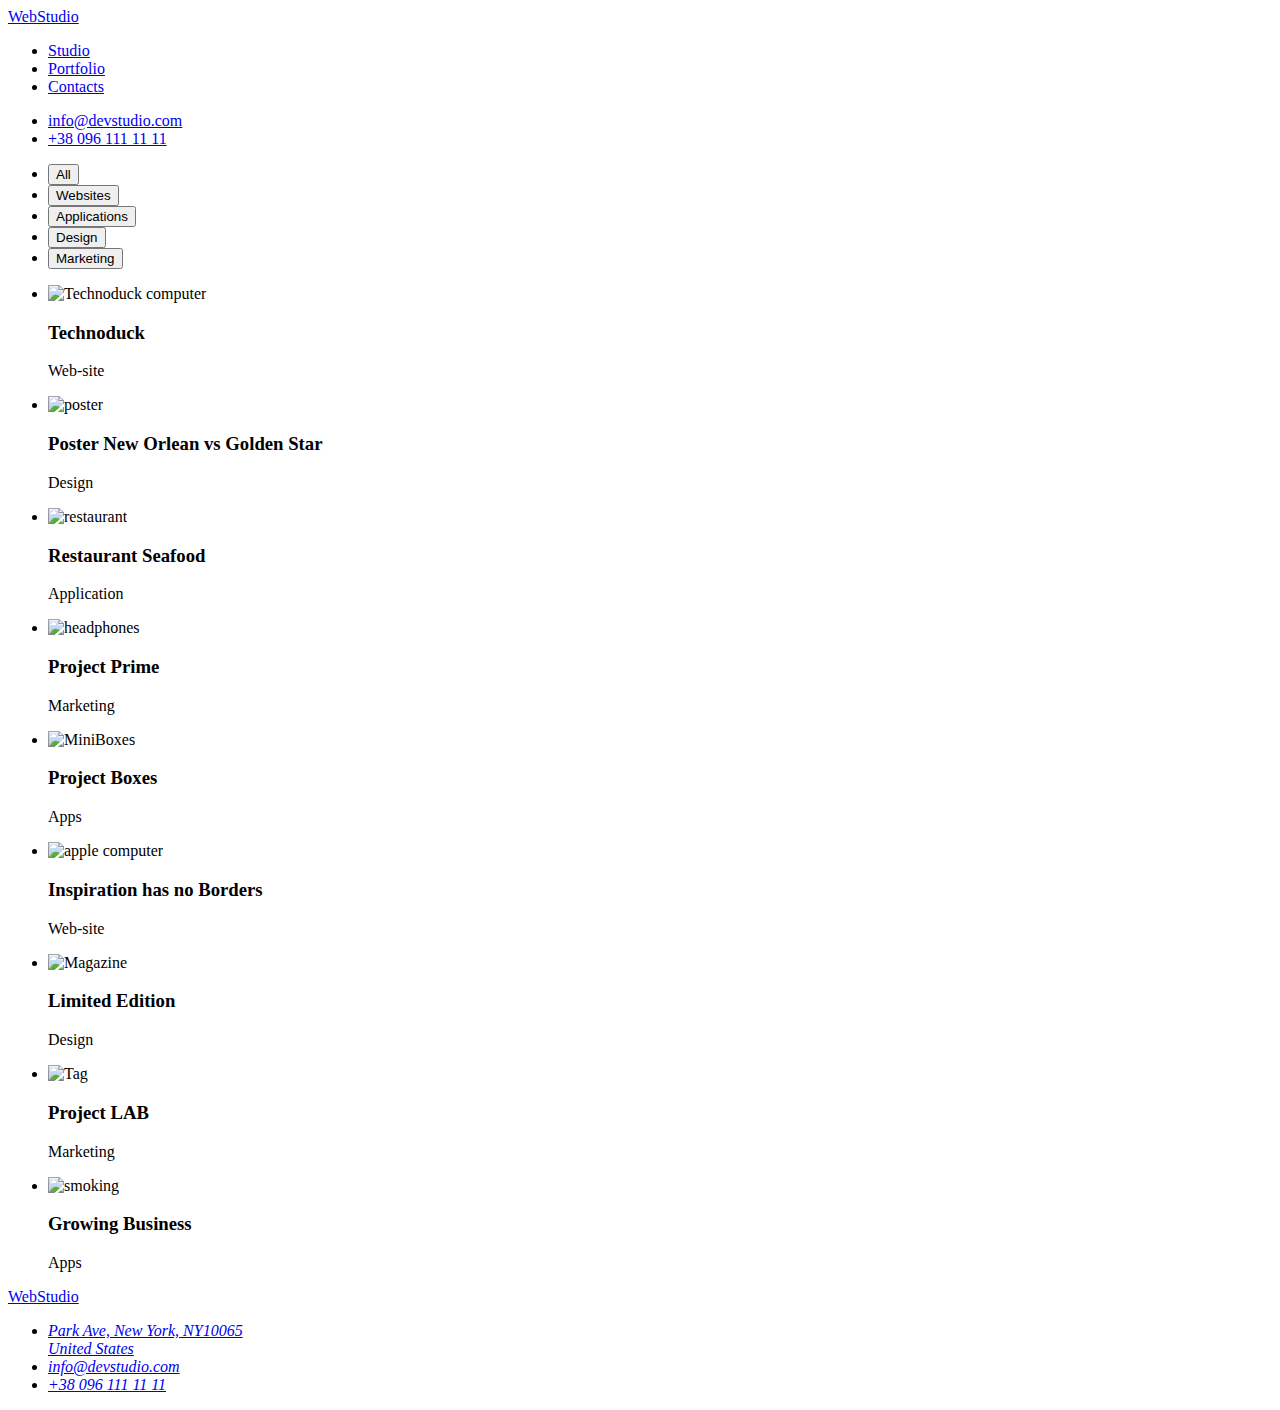
==== portfolio.html @ 86a5ef3c "tarea 3" ====
<!DOCTYPE html>
<html lang="en">
  <head>
    <meta charset="UTF-8" />
    <meta http-equiv="X-UA-Compatible" content="IE=edge" />
    <meta name="viewport" content="width=device-width, initial-scale=1.0" />
    <title>Portfolio</title>
    <link rel="preconnect" href="https://fonts.googleapis.com" />
    <link rel="preconnect" href="https://fonts.gstatic.com" crossorigin />
    <link
      href="https://fonts.googleapis.com/css2?family=Raleway:wght@700&family=Roboto:wght@400;500;700;900&display=swap"
      rel="stylesheet"
    />
    <link rel="stylesheet" href="./css/style.css" />
  </head>
  <body>
    <!-- header -->
    <header class="header">
      <div class="container header-container">
        <nav class="header-nav">
          <a href="index.html" class="logotype link">
            <span class="second-page">WebStudio</span></a
          >
          <ul class="menu-list list">
            <li class="menu-item">
              <a class="menu-link link" href=" index.html">Studio</a>
            </li>
            <li class="menu-item">
              <a class="menu-link link current" href="portfolio.html"
                >Portfolio</a
              >
            </li>
            <li class="menu-item">
              <a class="menu-link link" href="contacts.html">Contacts</a>
            </li>
          </ul>
        </nav>
        <div class="header-conect">
          <ul class="menu-list list">
            <li class="menu-item">
              <a
                class="menu-link menu-link-color-email link"
                href="mailto:info@devstudio.com"
                >info@devstudio.com</a
              >
            </li>
            <li class="menu.item">
              <a class="menu-link menu-link-color link" href="tel:+380961111111"
                >+38 096 111 11 11</a
              >
            </li>
          </ul>
        </div>
      </div>
    </header>
    <!-- end of header -->
    <main>
      <!-- section buttons -->
      <section class="projects">
        <div class="container section-container">
          <ul class="project-buttons list">
            <li class="project-btn">
              <button class="button pointer button-light" type="button">
                All
              </button>
            </li>
            <li class="project-btn">
              <button class="button pointer button-light" type="button">
                Websites
              </button>
            </li>
            <li class="project-btn">
              <button class="button pointer button-light" type="button">
                Applications
              </button>
            </li>
            <li class="project-btn">
              <button class="button pointer button-light" type="button">
                Design
              </button>
            </li>
            <li class="project-btn">
              <button class="button pointer button-light" type="button">
                Marketing
              </button>
            </li>
          </ul>
          <!-- start of section pictures -->
          <ul class="projects-list list">
            <li class="projects-items">
              <img
                class="projects-img"
                src="./images/P1.jpg"
                width="370"
                alt="Technoduck computer"
              />
              <div class="projects-items-description">
                <h3 class="project-title">Technoduck</h3>
                <p class="project-text">Web-site</p>
              </div>
            </li>
            <li class="projects-items">
              <img
                class="projects-img"
                src="./images/P2.jpg"
                width="370"
                alt="poster"
              />
              <div class="projects-items-description">
                <h3 class="project-title">Poster New Orlean vs Golden Star</h3>
                <p class="project-text">Design</p>
              </div>
            </li>
            <li class="projects-items">
              <img
                class="projects-img"
                src="./images/P3.jpg"
                width="370"
                alt="restaurant"
              />
              <div class="projects-items-description">
                <h3 class="project-title">Restaurant Seafood</h3>
                <p class="project-text">Application</p>
              </div>
            </li>
            <li class="projects-items">
              <img
                class="projects-img"
                src="./images/P4.jpg"
                width="370"
                alt="headphones"
              />
              <div class="projects-items-description">
                <h3 class="project-title">Project Prime</h3>
                <p class="project-text">Marketing</p>
              </div>
            </li>
            <li class="projects-items">
              <img
                class="projects-img"
                src="./images/P5.jpg"
                width="370"
                alt="MiniBoxes"
              />
              <div class="projects-items-description">
                <h3 class="project-title">Project Boxes</h3>
                <p class="project-text">Apps</p>
              </div>
            </li>
            <li class="projects-items">
              <img
                class="projects-img"
                src="./images/P6.jpg"
                width="370"
                alt="apple computer"
              />
              <div class="projects-items-description">
                <h3 class="project-title">Inspiration has no Borders</h3>
                <p class="project-text">Web-site</p>
              </div>
            </li>
            <li class="projects-items">
              <img
                class="projects-img"
                src="./images/P7.jpg"
                width="370"
                alt="Magazine"
              />
              <div class="projects-items-description">
                <h3 class="project-title">Limited Edition</h3>
                <p class="project-text">Design</p>
              </div>
            </li>
            <li class="projects-items">
              <img
                class="projects-img"
                src="./images/P8.jpg"
                width="370"
                alt="Tag"
              />
              <div class="projects-items-description">
                <h3 class="project-title">Project LAB</h3>
                <p class="project-text">Marketing</p>
              </div>
            </li>
            <li class="projects-items">
              <img
                class="projects-img"
                src="./images/P9.jpg"
                width="370"
                alt="smoking"
              />
              <div class="projects-items-description">
                <h3 class="project-title">Growing Business</h3>
                <p class="project-text">Apps</p>
              </div>
            </li>
          </ul>
        </div>
      </section>
      <!-- end of section pictures -->
    </main>
    <!-- footer -->
    <footer class="footer">
      <div class="container">
        <a href="index.html" class="logotype link">
          <span class="third-page">WebStudio</span>
        </a>
        <address class="footer-address">
          <ul class="footer-list list">
            <li class="footer-item">
              <a class="footer-link link" href="/"
                >Park Ave, New York, NY10065 <br />United States</a
              >
            </li>
            <li class="footer-item">
              <a
                class="footer-second-link link"
                href="mailto:info@devstudio.com"
                >info@devstudio.com</a
              >
            </li>
            <li class="footer-item">
              <a class="footer-second-link link" href="tel:+380961111111"
                >+38 096 111 11 11</a
              >
            </li>
          </ul>
        </address>
      </div>
    </footer>
  </body>
</html>
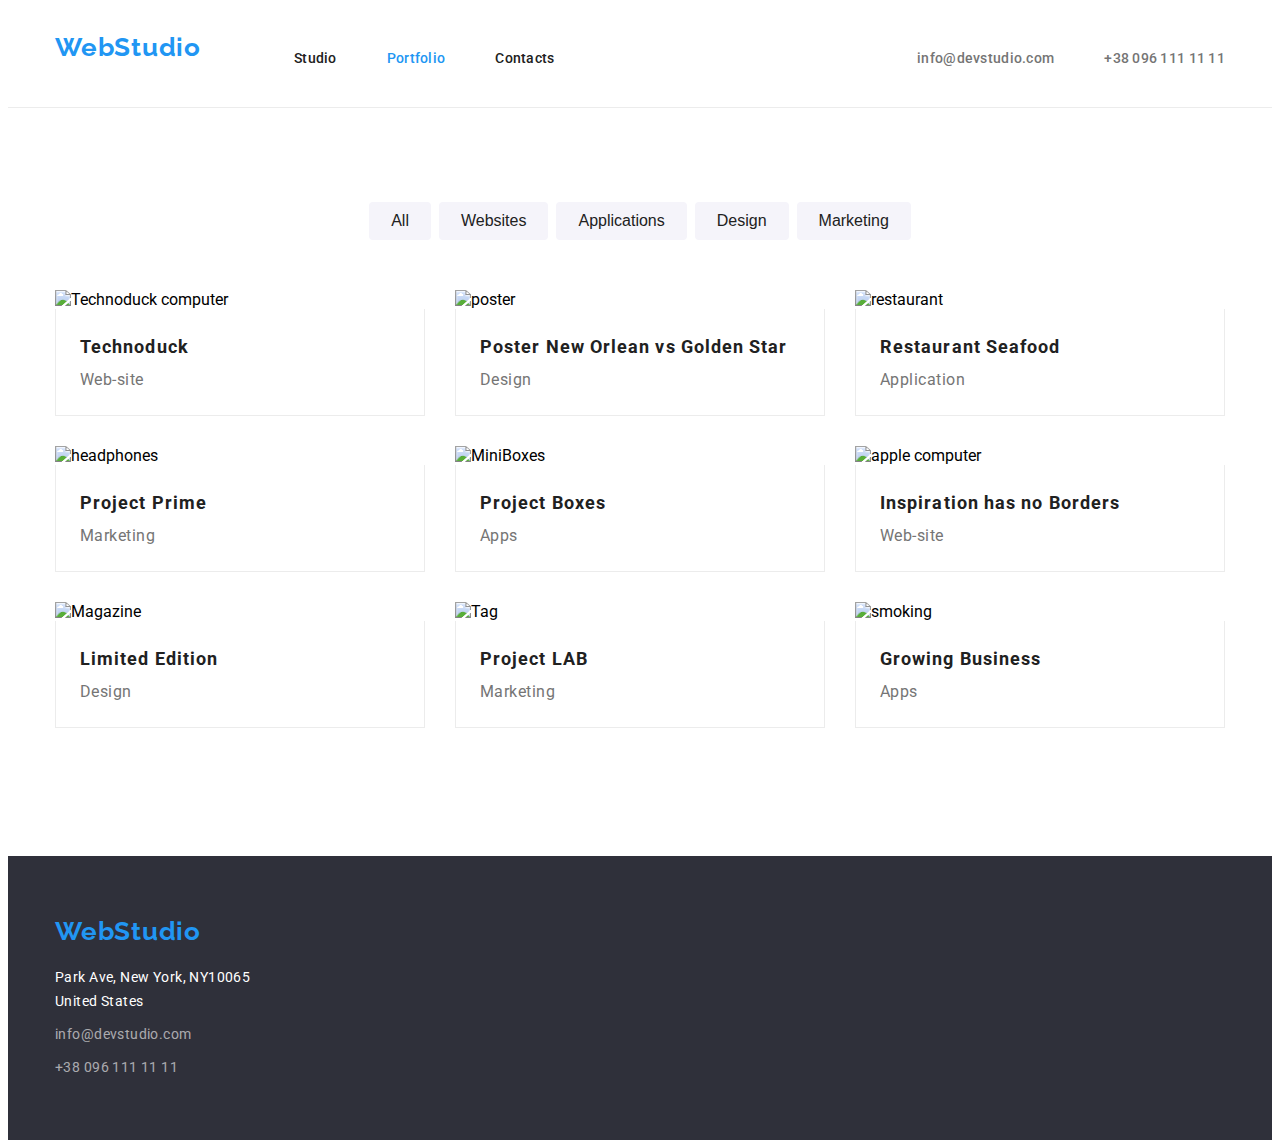
==== commit 7645fa25: "Update portfolio.html" ====
--- a/portfolio.html
+++ b/portfolio.html
@@ -1,6 +1,13 @@
 <!DOCTYPE html>
 <html lang="en">
   <head>
+    <link
+      rel="stylesheet"
+      href="https://cdnjs.cloudflare.com/ajax/libs/modern-normalize/1.1.0/modern-normalize.min.css"
+      integrity="sha512-wpPYUAdjBVSE4KJnH1VR1HeZfpl1ub8YT/NKx4PuQ5NmX2tKuGu6U/JRp5y+Y8XG2tV+wKQpNHVUX03MfMFn9Q=="
+      crossorigin="anonymous"
+      referrerpolicy="no-referrer"
+    />
     <meta charset="UTF-8" />
     <meta http-equiv="X-UA-Compatible" content="IE=edge" />
     <meta name="viewport" content="width=device-width, initial-scale=1.0" />
--- a/css/style.css
+++ b/css/style.css
@@ -0,0 +1,402 @@
+:root {
+  --header-color: #ffffff;
+  --primary-text-color: #212121;
+  --second-text-color: #757575;
+  --accent-color: #2196f3;
+  --third-color: #000000;
+  --button-color: #f5f4fa;
+}
+* {
+  box-sizing: border-box;
+}
+
+p,
+h1,
+h2,
+h3,
+h4,
+h5,
+h6 {
+  margin: 0;
+}
+
+ul {
+  margin: 0;
+  padding: 0;
+}
+
+img {
+  display: block;
+}
+
+body {
+  font-family: "Roboto", sans-serif;
+}
+
+.container {
+  width: 1200px;
+  padding-left: 15px;
+  padding-right: 15px;
+  margin: 0 auto;
+}
+
+.list {
+  list-style: none;
+}
+
+.link {
+  text-decoration: none;
+}
+
+.web {
+  color: var(--accent-color);
+}
+
+.second-page,
+.third-page {
+  color: #2196f3;
+}
+
+.pointer {
+  cursor: pointer;
+}
+
+/* --- header --- */
+
+header {
+  padding-top: 24px;
+  padding-bottom: 25px;
+  border-bottom: 1px solid #ececec;
+}
+
+.header-nav {
+  display: flex;
+  align-items: center;
+}
+
+.logotype {
+  font-family: "Raleway";
+  font-size: 26px;
+  font-weight: 700;
+  letter-spacing: 0.78px;
+  display: flex;
+  margin-right: 93px;
+  margin-bottom: 20px;
+}
+
+.header-container {
+  display: flex;
+  align-items: center;
+}
+
+.header-conect {
+  margin-left: auto;
+  align-items: center;
+}
+
+.menu-list {
+  display: flex;
+}
+
+.menu-item:not(:last-child) {
+  margin-right: 50px;
+}
+
+.menu-link {
+  font-family: "Roboto";
+  font-weight: 500;
+  font-size: 14px;
+  line-height: 1.14;
+  letter-spacing: 0.02em;
+  color: var(--primary-text-color);
+}
+
+.menu-list .menu-link-color[href^="mailto:"] {
+  color: var(--accent-color);
+}
+
+.menu-link-color {
+  color: var(--second-text-color);
+}
+
+.menu-link.current {
+  color: var(--accent-color);
+}
+.menu-link:hover,
+.menu-link:focus {
+  color: var(--accent-color);
+}
+
+/* --- hero --- */
+
+.hero-top {
+  background-color: #2f303a;
+  padding-top: 200px;
+  padding-bottom: 200px;
+}
+
+.hero-title {
+  font-weight: 900;
+  font-size: 44px;
+  line-height: 60px;
+  text-align: center;
+  letter-spacing: 2.64px;
+  text-transform: uppercase;
+  color: var(--header-color);
+}
+
+.hero-after-title {
+  margin-left: auto;
+  margin-right: auto;
+  width: 696px;
+  text-align: center;
+  padding-bottom: 30px;
+}
+
+.hero-button {
+  display: block;
+  margin: 0 auto;
+}
+
+.btn {
+  font-weight: 700;
+  font-size: 16px;
+  line-height: 1.87;
+  letter-spacing: 0.06em;
+  border-radius: 4px;
+  width: 200px;
+  height: 50px;
+  border: 1px, var(--accent-color);
+  color: var(--header-color);
+  background-color: var(--accent-color);
+}
+
+.btn:hover {
+  background-color: #188ce8;
+}
+
+/* --- section 2 --- */
+.section-two {
+  padding-top: 94px;
+  padding-bottom: 94px;
+}
+
+.section-two-item:not(:last-child) {
+  margin-right: 30px;
+}
+
+.section-two-item {
+  width: 270px;
+  height: 101px;
+}
+
+.section-two-list {
+  background-color: #ffffff;
+  display: flex;
+}
+
+.text-name {
+  font-size: 14px;
+  line-height: 1.14;
+  letter-spacing: 0.03em;
+  text-transform: uppercase;
+  color: var(--primary-text-color);
+}
+
+.text-item {
+  font-size: 14px;
+  line-height: 1.71;
+  letter-spacing: 0.03em;
+  color: var(--second-text-color);
+}
+
+/* --- section three --- */
+.section-three {
+  padding-bottom: 94px;
+}
+
+.section-three-list {
+  display: flex;
+}
+
+.section-three-item:not(:last-child) {
+  margin-right: 30px;
+}
+
+.section-three-title {
+  font-weight: 700;
+  font-size: 36px;
+  line-height: 1.17;
+  text-align: center;
+  letter-spacing: 0.03em;
+  margin-bottom: 50px;
+  color: var(--primary-text-color);
+}
+/* --- section 4 --- */
+
+.team {
+  background-color: #f5f4fa;
+  padding-top: 94px;
+  padding-bottom: 94px;
+}
+
+.team-title {
+  font-weight: 700;
+  font-size: 36px;
+  line-height: 1.17;
+  text-align: center;
+  margin-bottom: 50px;
+  letter-spacing: 0.03em;
+  color: var(--primary-text-color);
+}
+
+.team-list {
+  display: flex;
+  margin-right: 30px;
+}
+
+.team-item {
+  flex-basis: calc(100% / 4 - 30px);
+  margin-right: 30px;
+}
+
+.team-after-item {
+  padding-bottom: 30px;
+  padding-top: 30px;
+}
+
+.team-name {
+  font-weight: 500;
+  font-size: 16px;
+  letter-spacing: 0.03em;
+  line-height: 1.19;
+  text-align: center;
+  padding-bottom: 10px;
+  color: var(--primary-text-color);
+}
+
+.team-prof {
+  font-size: 16px;
+  letter-spacing: 0.03em;
+  line-height: 1.19;
+  text-align: center;
+  color: var(--second-text-color);
+}
+/* --- footer --- */
+
+.footer {
+  background-color: #2f303a;
+  padding-top: 60px;
+  padding-bottom: 60px;
+}
+.footer-address {
+  font-style: inherit;
+}
+
+.footer-item:not(:last-child) {
+  margin-bottom: 9px;
+}
+
+.footer-link {
+  font-size: 14px;
+  line-height: 1.71;
+  letter-spacing: 0.03em;
+  color: #ffffff;
+}
+
+.footer-second-link {
+  font-size: 14px;
+  line-height: 1.71;
+  letter-spacing: 0.03em;
+  color: rgba(255, 255, 255, 0.6);
+}
+
+.footer-second-link:hover,
+.footer-second-link:focus {
+  color: var(--accent-color);
+}
+
+/* -------portfolio ---------*/
+
+.menu-list .menu-link-color-email[href^="mailto:"] {
+  color: var(--second-text-color);
+}
+.menu-list .menu-link-color-email:hover {
+  color: #188ce8;
+}
+
+.projects {
+  display: flex;
+  padding-top: 94px;
+  padding-bottom: 34px;
+}
+
+.button {
+  font-weight: 500;
+  font-size: 16px;
+  line-height: 1.62;
+  color: var(--primary-text-color);
+  /* height: 38px; */
+  background-color: var(--accent-color);
+  border-radius: 4px;
+  border: 1px, var(--accent-color);
+  padding-left: 22px;
+  padding-right: 22px;
+  padding-top: 6px;
+  padding-bottom: 6px;
+}
+
+.button:hover,
+.button:focus {
+  color: var(--header-color);
+  background-color: var(--accent-color);
+}
+.button-light {
+  background-color: var(--button-color);
+}
+
+.project-title {
+  font-weight: 700;
+  font-size: 18px;
+  line-height: 2;
+  letter-spacing: 0.06em;
+  color: var(--primary-text-color);
+}
+
+.project-text {
+  font-size: 16px;
+  line-height: 1.88;
+  letter-spacing: 0.03em;
+  color: var(--second-text-color);
+}
+
+.project-buttons {
+  display: flex;
+  justify-content: center;
+  margin-bottom: 50px;
+}
+.project-btn:not(:first-child) {
+  margin-left: 8px;
+}
+.projects-list {
+  display: flex;
+  flex-wrap: wrap;
+  margin-left: -30px;
+  padding-bottom: 94px;
+  margin-bottom: -30px;
+}
+
+.projects-items {
+  flex-basis: calc((100% - 3 * 30px) / 9);
+  margin-left: 30px;
+  margin-bottom: 30px;
+}
+
+.projects-items-description {
+  padding-top: 20px;
+  padding-left: 24px;
+  padding-bottom: 20px;
+  border-bottom: 1px solid #ececec;
+  border-right: 1px solid #ececec;
+  border-left: 1px solid #ececec;
+}
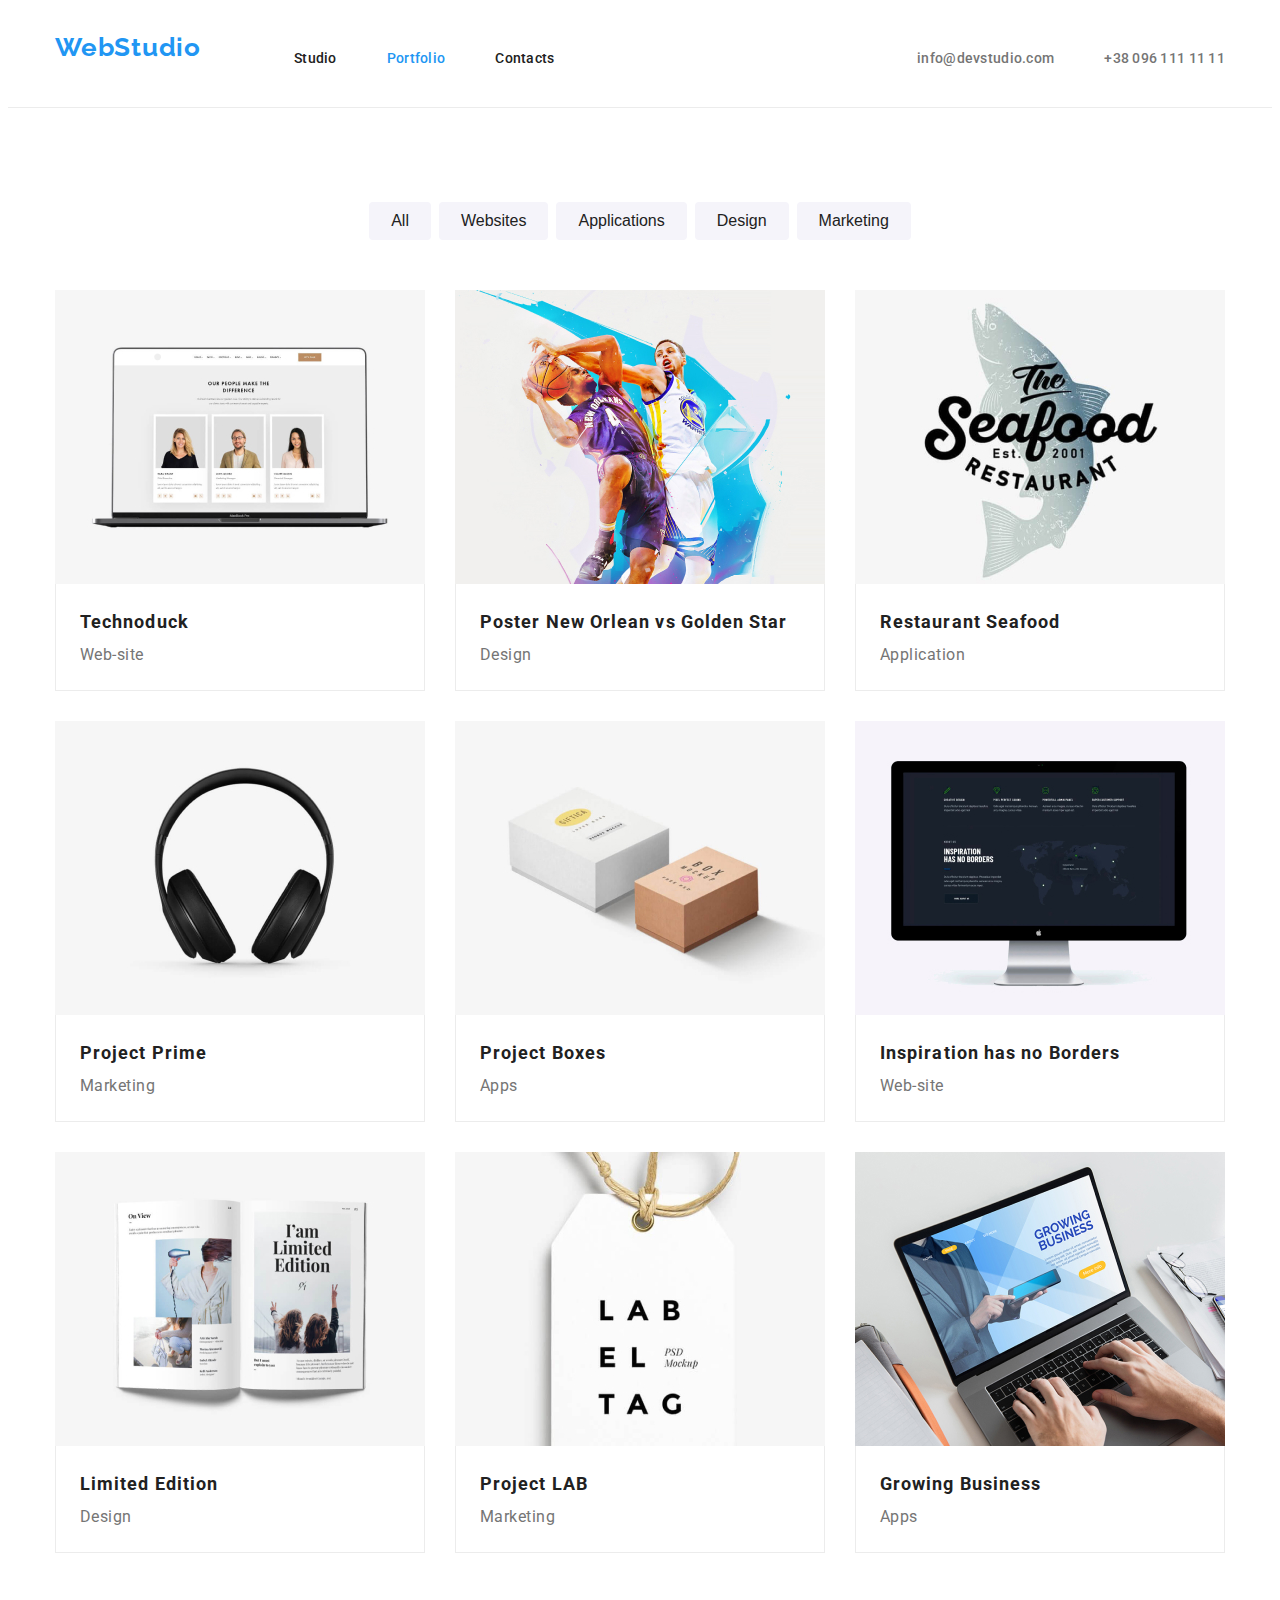
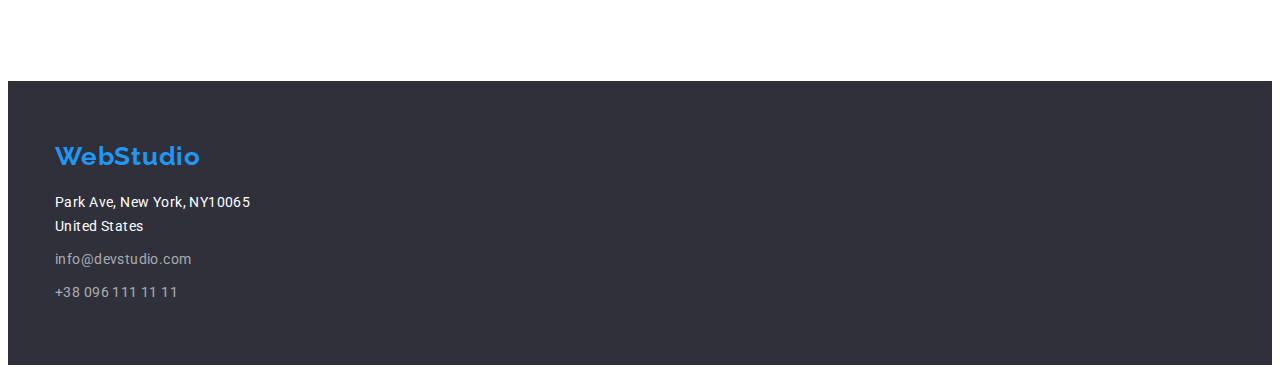
==== commit 9f0878de: "Update portfolio.html" ====
--- a/portfolio.html
+++ b/portfolio.html
@@ -64,6 +64,7 @@
     <main>
       <!-- section buttons -->
       <section class="projects">
+        <h1 style="display:none">sesion proyectos</h1>
         <div class="container section-container">
           <ul class="project-buttons list">
             <li class="project-btn">
